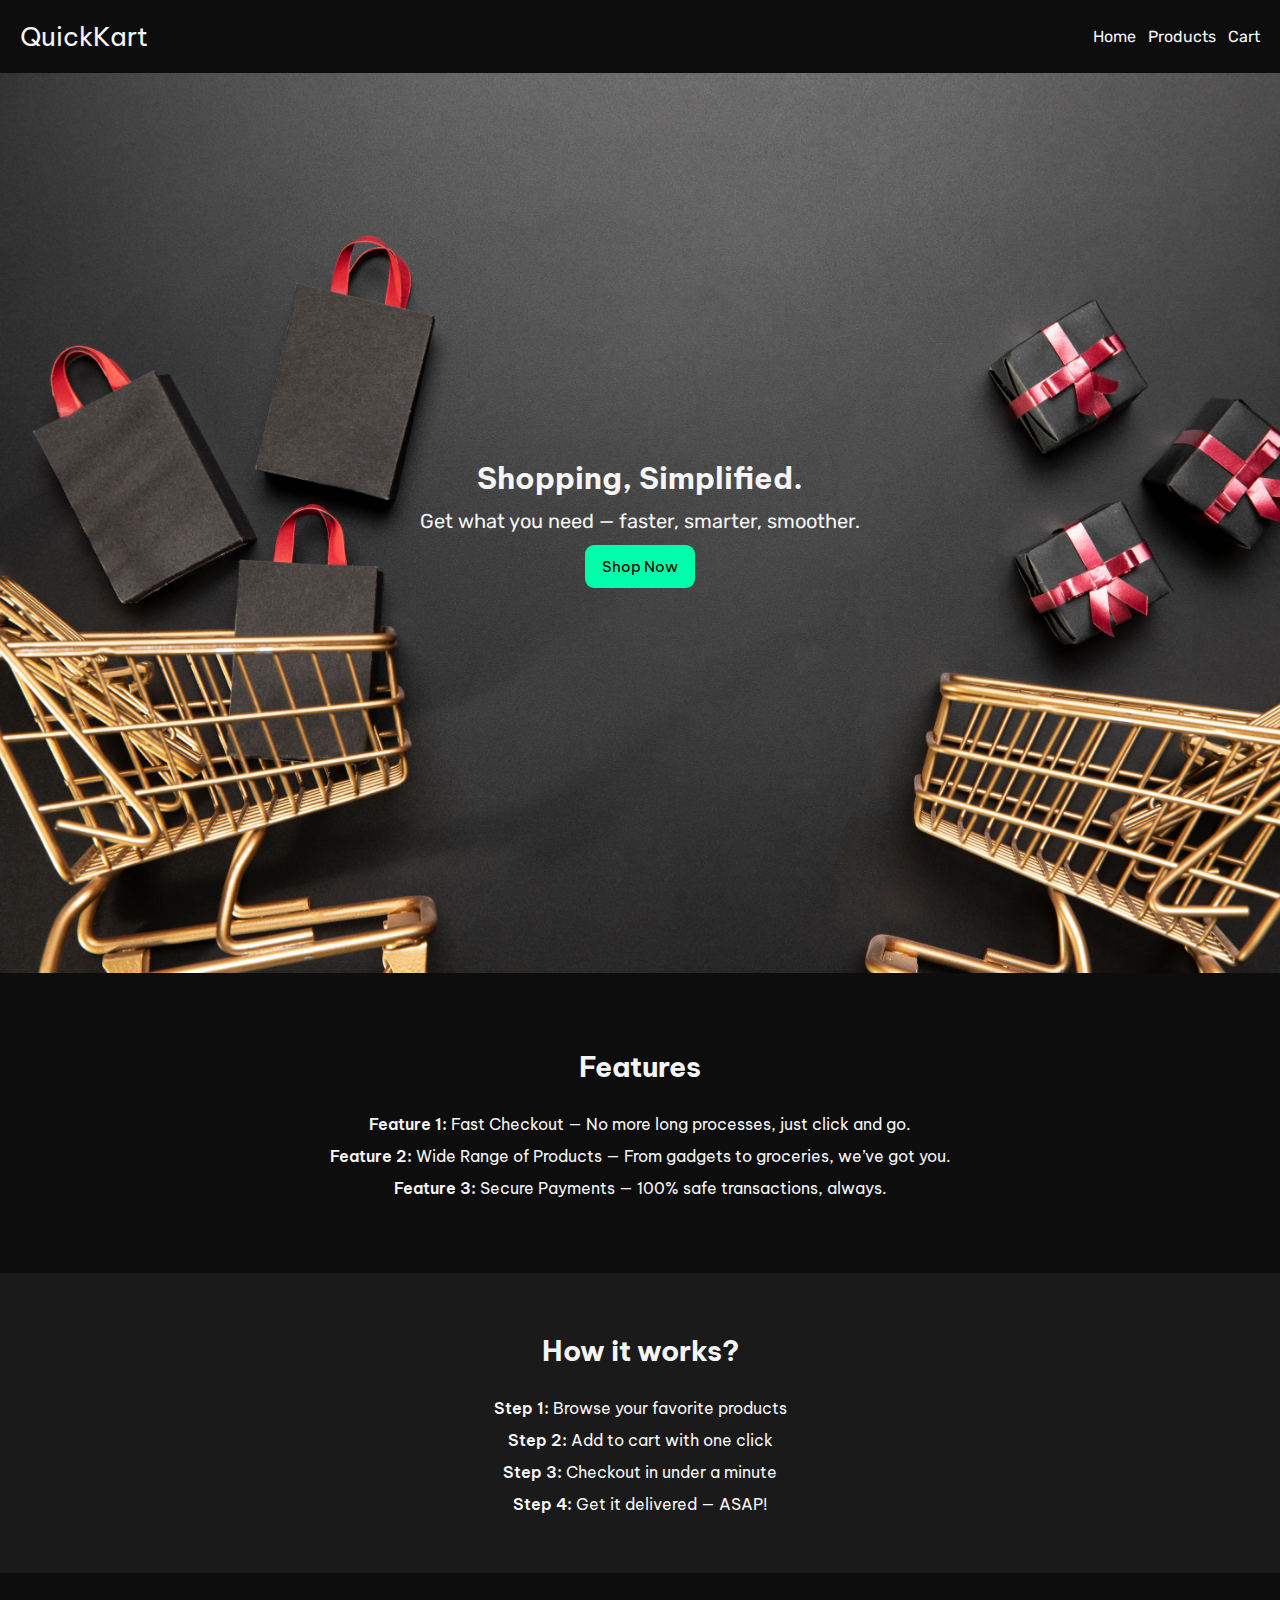
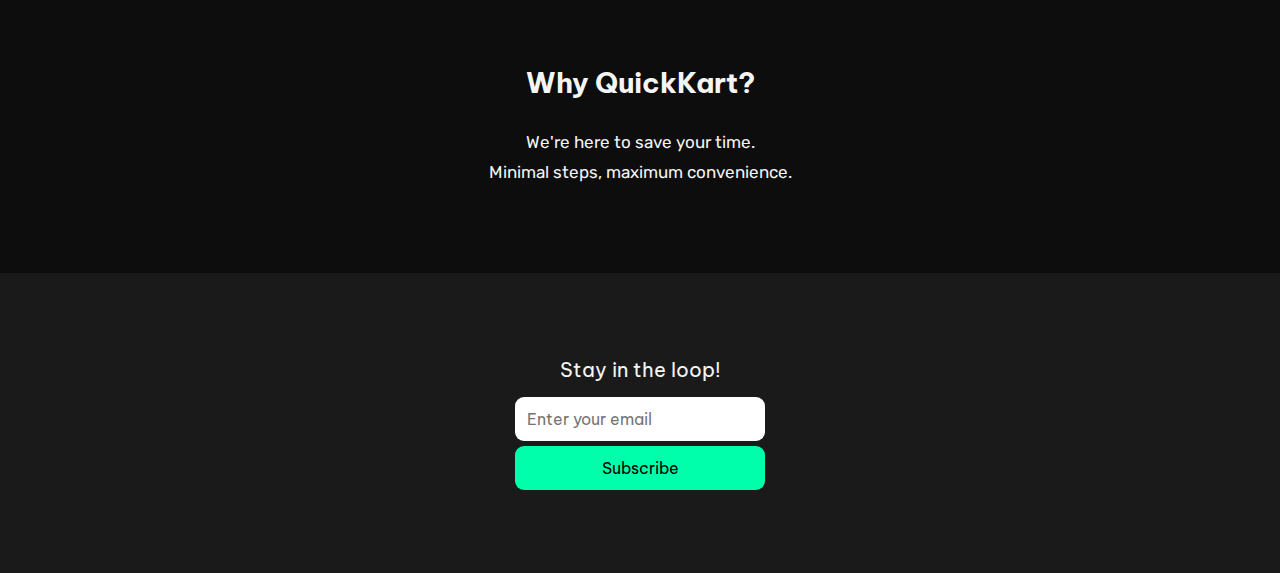
==== index.html @ 777ca06c "Add files via upload" ====
<!DOCTYPE html>
<html lang="en">

<head>
    <meta charset="UTF-8">
    <meta name="viewport" content="width=device-width, initial-scale=1.0">
    <link rel="stylesheet" href="stylesheet.css">
    <title>QuickKart</title>

    <link rel="preconnect" href="https://fonts.googleapis.com">
    <link rel="preconnect" href="https://fonts.gstatic.com" crossorigin>
    <link
        href="https://fonts.googleapis.com/css2?family=Be+Vietnam+Pro:ital,wght@0,100;0,200;0,300;0,400;0,500;0,600;0,700;0,800;0,900;1,100;1,200;1,300;1,400;1,500;1,600;1,700;1,800;1,900&family=Rubik:ital,wght@0,300..900;1,300..900&display=swap"
        rel="stylesheet">
</head>

<body>
    <header>
        <div class="logo">QuickKart</div>

        <nav id="nav">
            <ul>
                <li>Home</li>
                <li>Products</li>
                <li>Cart</li>
            </ul>
        </nav>

        <div class="navControlBtns">
            <svg xmlns="http://www.w3.org/2000/svg" height="24px" viewBox="0 -960 960 960" width="24px" fill="#F5F5F5"
                id="openNavIcon">
                <path d="M120-240v-80h720v80H120Zm0-200v-80h720v80H120Zm0-200v-80h720v80H120Z" />
            </svg>

            <svg xmlns="http://www.w3.org/2000/svg" height="24px" viewBox="0 -960 960 960" width="24px" fill="#F5F5F5"
                id="closeNavIcon">
                <path
                    d="m256-200-56-56 224-224-224-224 56-56 224 224 224-224 56 56-224 224 224 224-56 56-224-224-224 224Z" />
            </svg>
        </div>
    </header>

    <section id="hero">
        <h1 class="hero-headline">Shopping, Simplified.</h1>
        <p class="hero-subtext">Get what you need — faster, smarter, smoother.</p>

        <button class="hero-btn">Shop Now</button>
    </section>

    <section id="features">
        <h1 class="features-heading">Features</h1>

        <div class="features-content">
            <p><span>Feature 1: </span>Fast Checkout — No more long processes, just click and go.</p>
            <p><span>Feature 2: </span>Wide Range of Products — From gadgets to groceries, we’ve got you.</p>
            <p><span>Feature 3: </span>Secure Payments — 100% safe transactions, always.</p>
        </div>
    </section>

    <section id="hiw">
        <h1>How it works?</h1>

        <div class="hiw-steps">
            <p><span>Step 1: </span>Browse your favorite products</p>
            <p><span>Step 2: </span>Add to cart with one click</p>
            <p><span>Step 3: </span>Checkout in under a minute</p>
            <p><span>Step 4: </span>Get it delivered — ASAP!</p>
        </div>
    </section>

    <section id="whyQK">
        <h1>Why QuickKart?</h1>

        <div class="whyQk-content">
            <p>We're here to save your time.</p>
            <p>Minimal steps, maximum convenience.</p>
        </div>
    </section>

    <div id="subscribe-section">
        <p>Stay in the loop!</p>

        <form class="input-fields">
            <input type="email" name="email" id="email" placeholder="Enter your email" required>
            <button>Subscribe</button>
        </form>
    </div>

    <script src="script.js"></script>
</body>

</html>
---- stylesheet.css ----
* {
    margin: 0;
    padding: 0;
    box-sizing: border-box;
    transition: .2s;
}

:root {
    --bg-main-color: #0D0D0D;
    --charcoal-grey: #1A1A1A;
    --deep-dark: #121212;

    --neon-mint: #00FFAB;
    --neon-cyan: #00E0FF;
    --soft-neon-yellow: #FFD700;

    --soft-white: #F5F5F5;
    --light-grey: #CCCCCC;
    --muted-gray: #888888;

    --alert-red: #FF4C4C;

    --main-font: 'Be Vietnam Pro', sans-serif;
    --secondary-font: "Rubik", sans-serif;
}

::-webkit-scrollbar {
    width: 10px;
    background-color: var(--bg-main-color);
}

::-webkit-scrollbar-thumb {
    width: 100%;
    background-color: var(--muted-gray);
    border-radius: 50px;
}


/* Navbar Section */
header {
    padding: 20px 20px;
    display: flex;
    align-items: center;
    justify-content: space-between;
    background-color: var(--bg-main-color);
}

header .logo {
    color: var(--soft-white);
    font-size: 26px;
    font-family: var(--main-font);
}

nav ul {
    display: flex;
    align-items: center;
    gap: 12px;
}

nav ul li {
    list-style-type: none;
    color: var(--soft-white);
    font-family: var(--secondary-font);
}

nav ul li:hover {
    color: var(--light-grey);
    cursor: pointer;
    border-bottom: 1px solid #fff;
}

.navControlBtns {
    display: none;
}


/* Hero Section */
#hero {
    background: url('assests/hero-img.jpg');
    background-size: cover;
    display: flex;
    align-items: center;
    justify-content: center;
    flex-direction: column;
}

#hero .hero-headline {
    padding: 0 0 12px 0;
    font-family: var(--main-font);
    font-size: 30px;
    color: var(--soft-white);
}

#hero .hero-subtext {
    font-family: var(--secondary-font);
    font-size: 20px;
    color: var(--soft-white);
    text-align: center;
}

#hero .hero-btn {
    width: 110px;
    margin: 12px 0 0 0;
    padding: 12px;
    border: none;
    border-radius: 9px;
    font-size: 15px;
    font-family: var(--main-font);
    background-color: var(--neon-mint);
}

#hero .hero-btn:hover {
    background-color: var(--light-grey);
    cursor: pointer;
}

/* Features section */
#features {
    height: 300px;
    display: flex;
    align-items: center;
    justify-content: center;
    flex-direction: column;
    background-color: var(--bg-main-color);
    gap: 18px;
}

#features .features-heading {
    padding: 0 0 12px 0;
    text-align: center;
    font-size: 28px;
    font-family: var(--main-font);
    color: var(--soft-white);
}

.features-content {
    padding: 0 12px;
    display: flex;
    flex-direction: column;
    text-align: center;
    color: var(--soft-white);
    gap: 12px;
}

.features-content p span {
    font-weight: 600;
}

.features-content p {
    font-family: var(--main-font);
    font-size: 16px;
}


/* HIW section */
#hiw {
    height: 300px;
    display: flex;
    align-items: center;
    justify-content: center;
    flex-direction: column;
    background-color: var(--charcoal-grey);
    gap: 18px;
}

#hiw h1 {
    padding: 0 0 12px 0;
    text-align: center;
    font-size: 28px;
    font-family: var(--main-font);
    color: var(--soft-white);
}

#hiw .hiw-steps {
    padding: 0 12px;
    display: flex;
    flex-direction: column;
    text-align: center;
    color: var(--soft-white);
    gap: 12px;
}

#hiw .hiw-steps p {
    font-family: var(--main-font);
    font-size: 16px;
    color: var(--soft-white);
}

#hiw .hiw-steps p span {
    font-weight: 600;
}


/* Why QuickKart section */
#whyQK {
    height: 300px;
    display: flex;
    align-items: center;
    justify-content: center;
    flex-direction: column;
    background-color: var(--bg-main-color);
    gap: 18px;
}

#whyQK h1 {
    padding: 0 0 14px 0;
    text-align: center;
    font-size: 28px;
    font-family: var(--main-font);
    color: var(--soft-white);
}

#whyQK .whyQk-content {
    padding: 0 12px;
    display: flex;
    flex-direction: column;
    text-align: center;
    color: var(--soft-white);
    font-size: 17px;
    font-family: var(--secondary-font);
    gap: 10px;
}


/* Subscribe Section */
#subscribe-section {
    height: 300px;
    display: flex;
    flex-direction: column;
    align-items: center;
    justify-content: center;
    gap: 15px;
    background-color: var(--charcoal-grey);
}


#subscribe-section p {
    font-size: 20px;
    font-family: var(--main-font);
    color: var(--soft-white);
}

#subscribe-section .input-fields {
    width: 250px;
    display: flex;
    flex-direction: column;
    gap: 5px;
}

#subscribe-section .input-fields input {
    padding: 12px;
    border: none;
    border-radius: 9px;
    font-size: 16px;
    font-family: var(--main-font);
}
#subscribe-section .input-fields button {
    padding: 12px;
    border: none;
    border-radius: 9px;
    font-size: 16px;
    font-family: var(--main-font);
    background-color: var(--neon-mint);
}
#subscribe-section .input-fields button:hover {
    background-color: var(--muted-gray);
    color: var(--soft-white);
    cursor: pointer;
}



/* Responsive section */
@media (max-width: 650px) {
    nav {
        width: 200px;
        position: absolute;
        left: 0;
        top: 0;
        height: 100%;
        background-color: var(--charcoal-grey);
        display: none;
        align-items: center;
        justify-content: center;
    }

    nav ul {
        display: flex;
        flex-direction: column;
        gap: 20px;
    }

    .navControlBtns {
        display: flex;
    }

    .navControlBtns #openNavIcon {
        display: flex;
    }

    .navControlBtns #closeNavIcon {
        display: none;
    }

    #features {
        height: 300px;
        gap: 20px;
    }

    #features .features-heading {
        padding: 0 0 14px 0;
        font-size: 22px;
    }

    .features-content {
        padding: 0 12px;
        display: flex;
        flex-direction: column;
        text-align: center;
        color: var(--soft-white);
        gap: 12px;
    }

    #hiw {
        height: 300px;
        gap: 12px;
    }

    #hiw h1 {
        padding: 0 0 14px 0;
        font-size: 22px;
    }

    .hiw-steps {
        padding: 0 12px;
        display: flex;
        flex-direction: column;
        text-align: center;
        color: var(--soft-white);
        gap: 12px;
    }

    #whyQK h1 {
        font-size: 22px;
    }
}

@media (max-width: 500px) {
    #hero .hero-headline {
        padding: 0 12px 15px 12px;
        font-size: 20px;
    }

    #hero .hero-subtext {
        padding: 0 12px;
        font-size: 16px;
    }
}
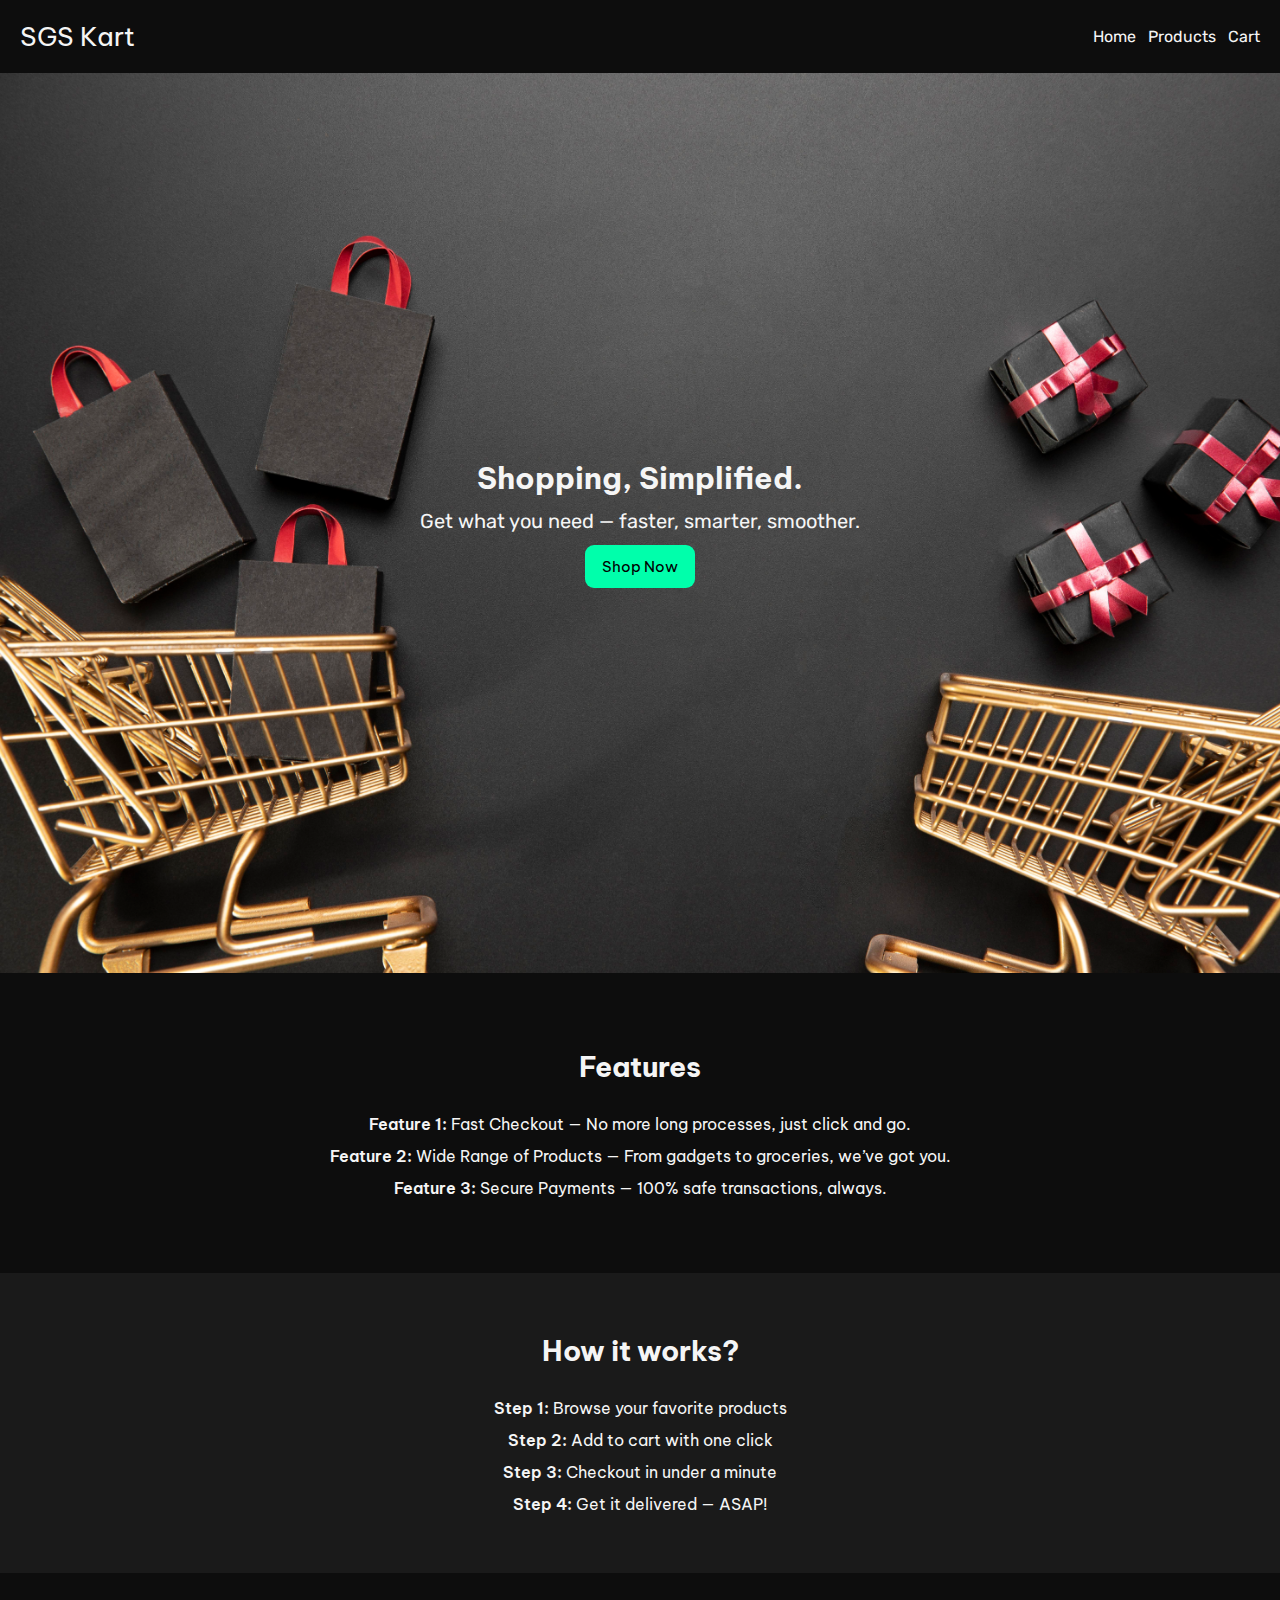
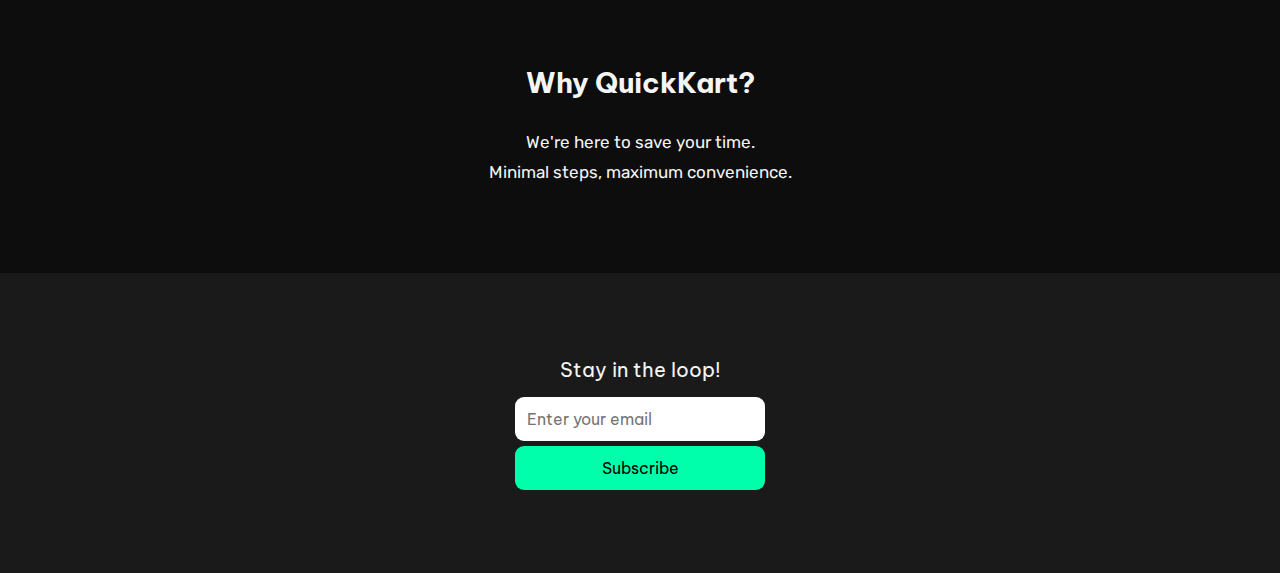
==== commit 63c726b6: "Update index.html" ====
--- a/index.html
+++ b/index.html
@@ -5,7 +5,7 @@
     <meta charset="UTF-8">
     <meta name="viewport" content="width=device-width, initial-scale=1.0">
     <link rel="stylesheet" href="stylesheet.css">
-    <title>QuickKart</title>
+    <title>SGS Kart</title>
 
     <link rel="preconnect" href="https://fonts.googleapis.com">
     <link rel="preconnect" href="https://fonts.gstatic.com" crossorigin>
@@ -16,7 +16,7 @@
 
 <body>
     <header>
-        <div class="logo">QuickKart</div>
+        <div class="logo">SGS Kart</div>
 
         <nav id="nav">
             <ul>
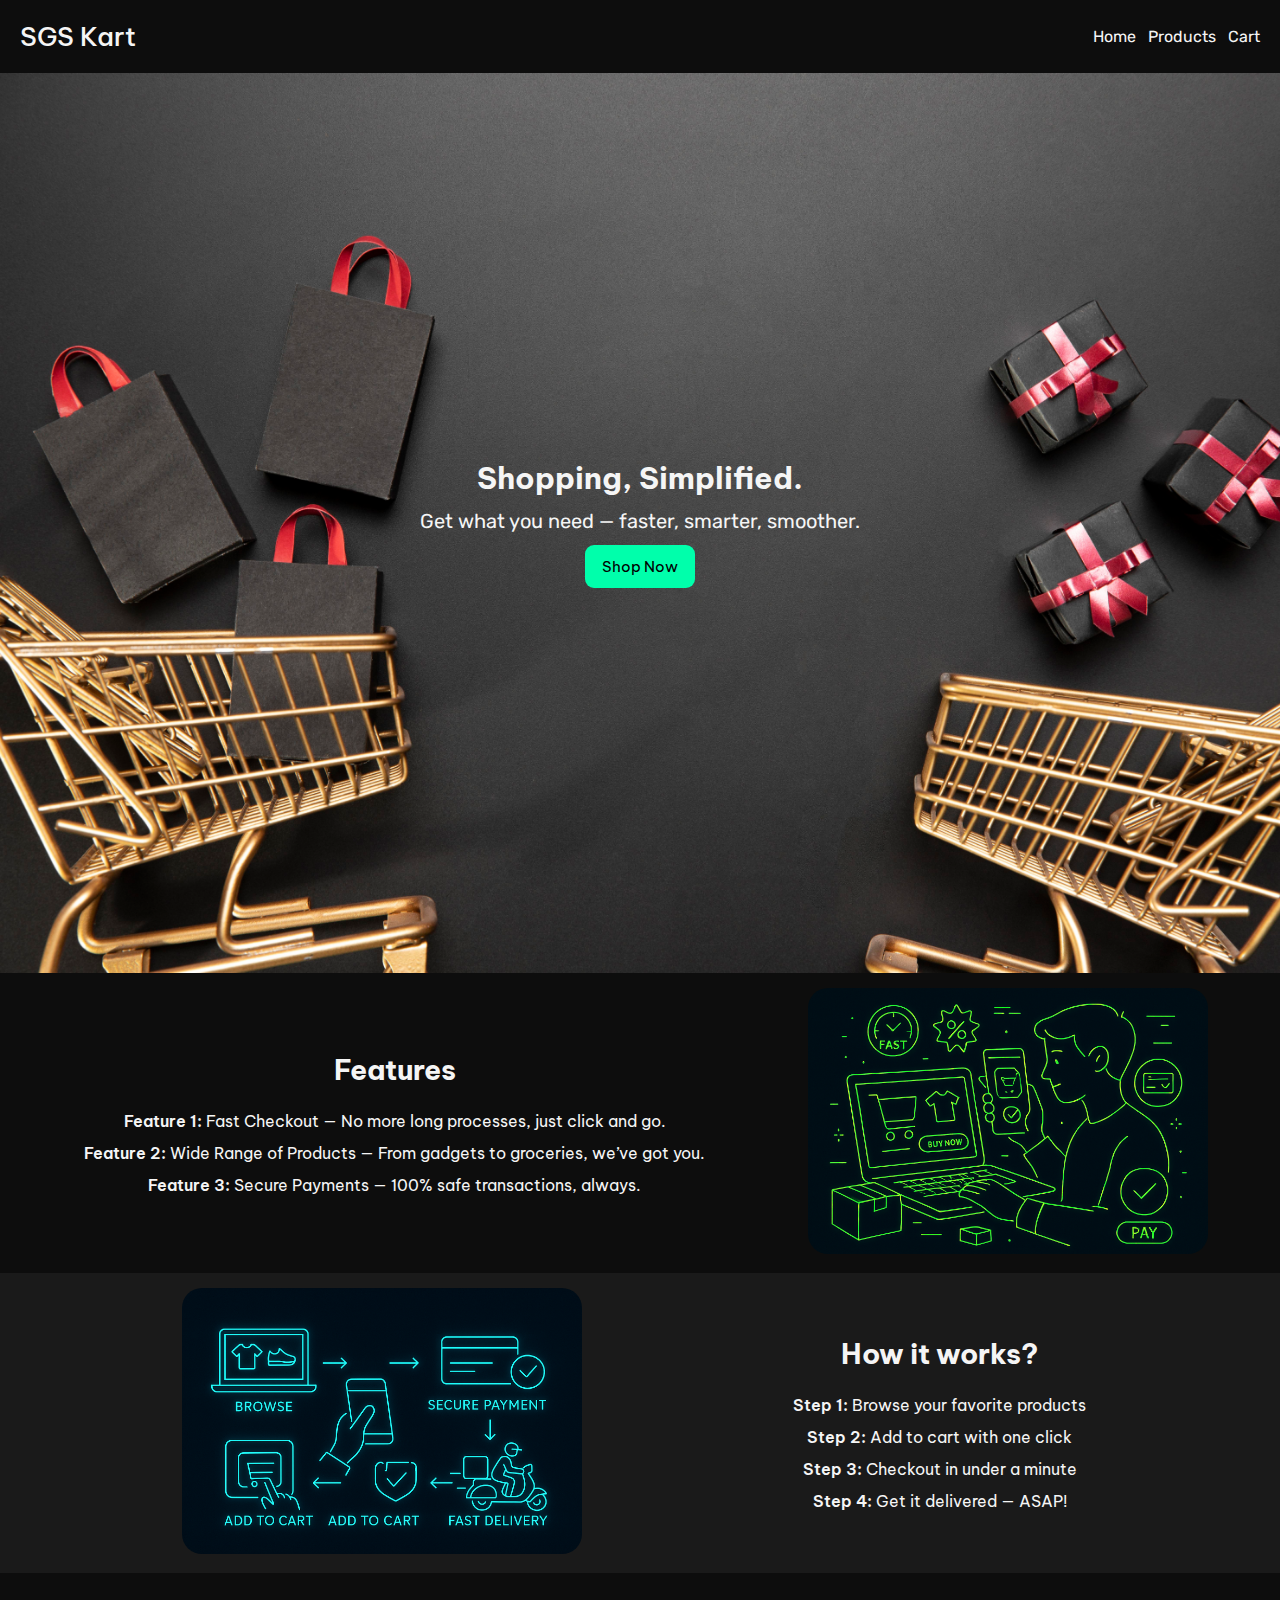
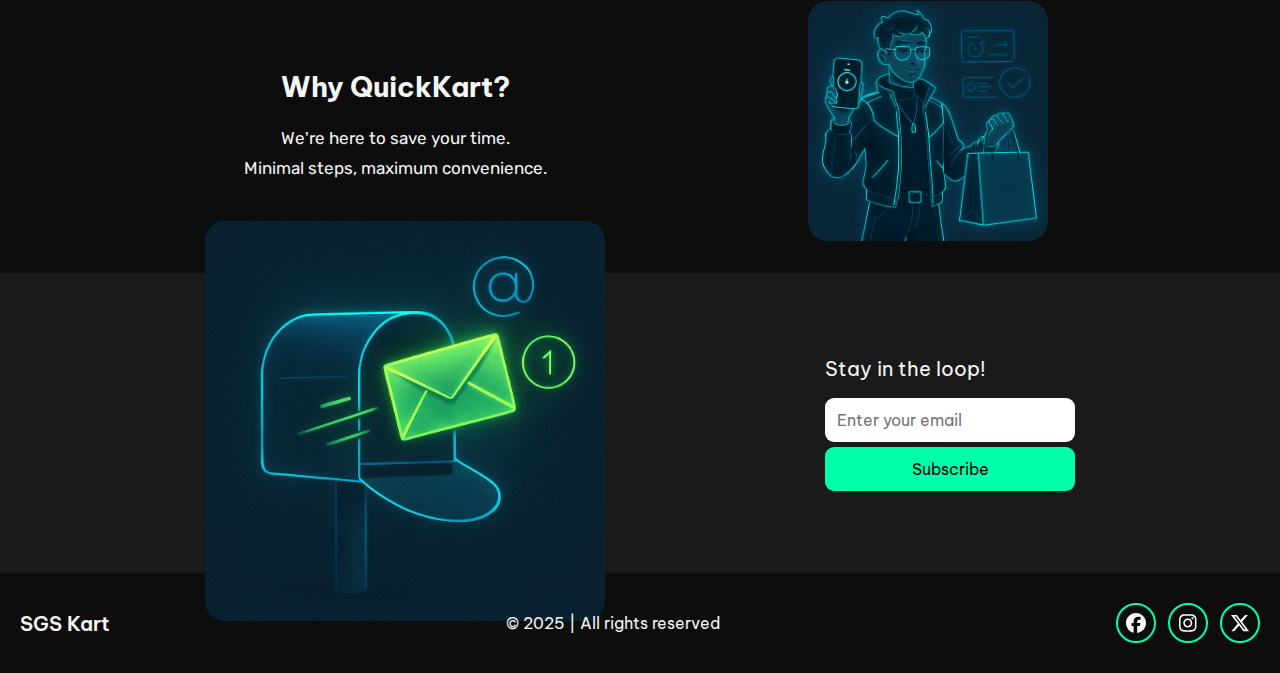
==== commit 4357870a: "Add files via upload" ====
--- a/index.html
+++ b/index.html
@@ -16,7 +16,7 @@
 
 <body>
     <header>
-        <div class="logo">SGS Kart</div>
+        <div id="logo"><h2>SGS Kart</h2></div>
 
         <nav id="nav">
             <ul>
@@ -48,43 +48,71 @@
     </section>
 
     <section id="features">
-        <h1 class="features-heading">Features</h1>
-
         <div class="features-content">
+            <h1 class="features-heading">Features</h1>
             <p><span>Feature 1: </span>Fast Checkout — No more long processes, just click and go.</p>
             <p><span>Feature 2: </span>Wide Range of Products — From gadgets to groceries, we’ve got you.</p>
             <p><span>Feature 3: </span>Secure Payments — 100% safe transactions, always.</p>
         </div>
+
+        <div class="side-img">
+            <img src="assests/features-img.png" alt="">
+        </div>
     </section>
 
     <section id="hiw">
-        <h1>How it works?</h1>
-
+        <div class="side-img">
+            <img src="assests/hiw-img.png" alt="">
+        </div>
+        
         <div class="hiw-steps">
+            <h1>How it works?</h1>
             <p><span>Step 1: </span>Browse your favorite products</p>
             <p><span>Step 2: </span>Add to cart with one click</p>
             <p><span>Step 3: </span>Checkout in under a minute</p>
             <p><span>Step 4: </span>Get it delivered — ASAP!</p>
         </div>
     </section>
-
+    
     <section id="whyQK">
-        <h1>Why QuickKart?</h1>
-
         <div class="whyQk-content">
+            <h1>Why QuickKart?</h1>
             <p>We're here to save your time.</p>
             <p>Minimal steps, maximum convenience.</p>
         </div>
+
+        <div class="side-img">
+            <img src="assests/wQK-img.png" alt="">
+        </div>
     </section>
-
-    <div id="subscribe-section">
-        <p>Stay in the loop!</p>
-
+    
+    <section id="subscribe-section">
+        <div class="side-img">
+            <img src="assests/sub-img.png" alt="">
+        </div>
+        
         <form class="input-fields">
+            <p>Stay in the loop!</p>
             <input type="email" name="email" id="email" placeholder="Enter your email" required>
             <button>Subscribe</button>
         </form>
-    </div>
+    </section>
+
+    <footer>
+        <div id="logo"><h2>SGS Kart</h2></div>
+        <div class="copyright">&copy; 2025 | All rights reserved</div>
+        <div class="social-links">
+            <div class="facebook">
+                <a href="#"><svg xmlns="http://www.w3.org/2000/svg" viewBox="0 0 512 512"><path fill="#ffffff" d="M512 256C512 114.6 397.4 0 256 0S0 114.6 0 256C0 376 82.7 476.8 194.2 504.5V334.2H141.4V256h52.8V222.3c0-87.1 39.4-127.5 125-127.5c16.2 0 44.2 3.2 55.7 6.4V172c-6-.6-16.5-1-29.6-1c-42 0-58.2 15.9-58.2 57.2V256h83.6l-14.4 78.2H287V510.1C413.8 494.8 512 386.9 512 256h0z"/></svg></a>
+            </div>
+            <div class="instagram">
+                <a href="#"><svg xmlns="http://www.w3.org/2000/svg" viewBox="0 0 448 512"><path fill="#fff" d="M224.1 141c-63.6 0-114.9 51.3-114.9 114.9s51.3 114.9 114.9 114.9S339 319.5 339 255.9 287.7 141 224.1 141zm0 189.6c-41.1 0-74.7-33.5-74.7-74.7s33.5-74.7 74.7-74.7 74.7 33.5 74.7 74.7-33.6 74.7-74.7 74.7zm146.4-194.3c0 14.9-12 26.8-26.8 26.8-14.9 0-26.8-12-26.8-26.8s12-26.8 26.8-26.8 26.8 12 26.8 26.8zm76.1 27.2c-1.7-35.9-9.9-67.7-36.2-93.9-26.2-26.2-58-34.4-93.9-36.2-37-2.1-147.9-2.1-184.9 0-35.8 1.7-67.6 9.9-93.9 36.1s-34.4 58-36.2 93.9c-2.1 37-2.1 147.9 0 184.9 1.7 35.9 9.9 67.7 36.2 93.9s58 34.4 93.9 36.2c37 2.1 147.9 2.1 184.9 0 35.9-1.7 67.7-9.9 93.9-36.2 26.2-26.2 34.4-58 36.2-93.9 2.1-37 2.1-147.8 0-184.8zM398.8 388c-7.8 19.6-22.9 34.7-42.6 42.6-29.5 11.7-99.5 9-132.1 9s-102.7 2.6-132.1-9c-19.6-7.8-34.7-22.9-42.6-42.6-11.7-29.5-9-99.5-9-132.1s-2.6-102.7 9-132.1c7.8-19.6 22.9-34.7 42.6-42.6 29.5-11.7 99.5-9 132.1-9s102.7-2.6 132.1 9c19.6 7.8 34.7 22.9 42.6 42.6 11.7 29.5 9 99.5 9 132.1s2.7 102.7-9 132.1z"/></svg></a>
+            </div>
+            <div class="twitter">
+                <a href="#"><svg xmlns="http://www.w3.org/2000/svg" viewBox="0 0 512 512"><path fill="#fff" d="M389.2 48h70.6L305.6 224.2 487 464H345L233.7 318.6 106.5 464H35.8L200.7 275.5 26.8 48H172.4L272.9 180.9 389.2 48zM364.4 421.8h39.1L151.1 88h-42L364.4 421.8z"/></svg></a>
+            </div>
+        </div>
+    </footer>
 
     <script src="script.js"></script>
 </body>
--- a/stylesheet.css
+++ b/stylesheet.css
@@ -45,10 +45,11 @@
     background-color: var(--bg-main-color);
 }
 
-header .logo {
+#logo h2 {
     color: var(--soft-white);
     font-size: 26px;
     font-family: var(--main-font);
+    font-weight: 500;
 }
 
 nav ul {
@@ -110,7 +111,8 @@
 }
 
 #hero .hero-btn:hover {
-    background-color: var(--light-grey);
+    background-color: var(--muted-grey);
+    color: var(--soft-white);
     cursor: pointer;
 }
 
@@ -119,8 +121,8 @@
     height: 300px;
     display: flex;
     align-items: center;
-    justify-content: center;
-    flex-direction: column;
+    justify-content: space-evenly;
+    /* flex-direction: column; */
     background-color: var(--bg-main-color);
     gap: 18px;
 }
@@ -149,6 +151,12 @@
 .features-content p {
     font-family: var(--main-font);
     font-size: 16px;
+}
+
+.side-img img {
+    /* height: 100px; */
+    width: 400px;
+    border-radius: 20px;
 }
 
 
@@ -157,8 +165,8 @@
     height: 300px;
     display: flex;
     align-items: center;
-    justify-content: center;
-    flex-direction: column;
+    justify-content: space-evenly;
+    /* flex-direction: column; */
     background-color: var(--charcoal-grey);
     gap: 18px;
 }
@@ -196,10 +204,13 @@
     height: 300px;
     display: flex;
     align-items: center;
-    justify-content: center;
-    flex-direction: column;
+    justify-content: space-evenly;
     background-color: var(--bg-main-color);
     gap: 18px;
+}
+
+#whyQK .side-img img {
+    width: 240px;
 }
 
 #whyQK h1 {
@@ -226,15 +237,15 @@
 #subscribe-section {
     height: 300px;
     display: flex;
-    flex-direction: column;
-    align-items: center;
-    justify-content: center;
+    align-items: center;
+    justify-content: space-evenly;
     gap: 15px;
     background-color: var(--charcoal-grey);
 }
 
 
-#subscribe-section p {
+#subscribe-section .input-fields p {
+    padding: 0 0 12px 0;
     font-size: 20px;
     font-family: var(--main-font);
     color: var(--soft-white);
@@ -254,6 +265,7 @@
     font-size: 16px;
     font-family: var(--main-font);
 }
+
 #subscribe-section .input-fields button {
     padding: 12px;
     border: none;
@@ -262,6 +274,7 @@
     font-family: var(--main-font);
     background-color: var(--neon-mint);
 }
+
 #subscribe-section .input-fields button:hover {
     background-color: var(--muted-gray);
     color: var(--soft-white);
@@ -269,8 +282,77 @@
 }
 
 
+/* Footer section */
+footer {
+    padding: 0 20px;
+    height: 100px;
+    background-color: var(--bg-main-color);
+    display: flex;
+    align-items: center;
+    justify-content: space-between;
+}
+
+footer #logo h2 {
+    font-size: 20px;
+    font-weight: 600;
+}
+
+footer .copyright {
+    color: var(--soft-white);
+    font-family: var(--main-font);
+}
+
+footer .social-links {
+    display: flex;
+    gap: 12px;
+}
+
+footer .social-links .facebook a,
+footer .social-links .instagram a,
+footer .social-links .twitter a {
+    height: 40px;
+    width: 40px;
+    /* padding: 4px; */
+    border: 2px solid #00FFAB;
+    border-radius: 50px;
+    display: flex;
+    align-items: center;
+    justify-content: center;
+}
+
+footer .social-links .facebook a:hover,
+footer .social-links .instagram a:hover,
+footer .social-links .twitter a:hover {
+    box-shadow: 0 0 12px #00FFAB;
+    background-color: var(--neon-mint);
+    color: #000;
+}
+
+footer .social-links svg {
+    height: 20px;
+}
+
 
 /* Responsive section */
+
+@media (max-width: 1122px) {
+    #features {
+        padding: 0 20px;
+    }
+
+    .side-img img {
+        width: 300px;
+    }
+
+    #whyQK .side-img img {
+        width: 240px;
+    }
+
+    #subscribe-section .side-img img {
+        width: 240px;
+    }
+}
+
 @media (max-width: 650px) {
     nav {
         width: 200px;
@@ -290,6 +372,10 @@
         gap: 20px;
     }
 
+    nav ul li {
+        font-size: 20px;
+    }
+
     .navControlBtns {
         display: flex;
     }
@@ -303,8 +389,10 @@
     }
 
     #features {
-        height: 300px;
+        padding: 50px 0;
+        height: 100%;
         gap: 20px;
+        flex-direction: column;
     }
 
     #features .features-heading {
@@ -322,8 +410,10 @@
     }
 
     #hiw {
-        height: 300px;
-        gap: 12px;
+        padding: 50px 0;
+        height: 100%;
+        gap: 39px;
+        flex-direction: column;
     }
 
     #hiw h1 {
@@ -340,8 +430,29 @@
         gap: 12px;
     }
 
+    #whyQK {
+        padding: 50px 0;
+        height: 100%;
+        flex-direction: column;
+        gap: 50px;
+    }
+
     #whyQK h1 {
         font-size: 22px;
+    }
+
+    #subscribe-section {
+        padding: 50px 0;
+        height: 100%;
+        flex-direction: column;
+
+    }
+
+    footer {
+        height: 100%;
+        padding: 30px 0;
+        flex-direction: column;
+        gap: 30px;
     }
 }
 
@@ -355,4 +466,8 @@
         padding: 0 12px;
         font-size: 16px;
     }
+
+    .side-img img {
+        width: 250px;
+    }
 }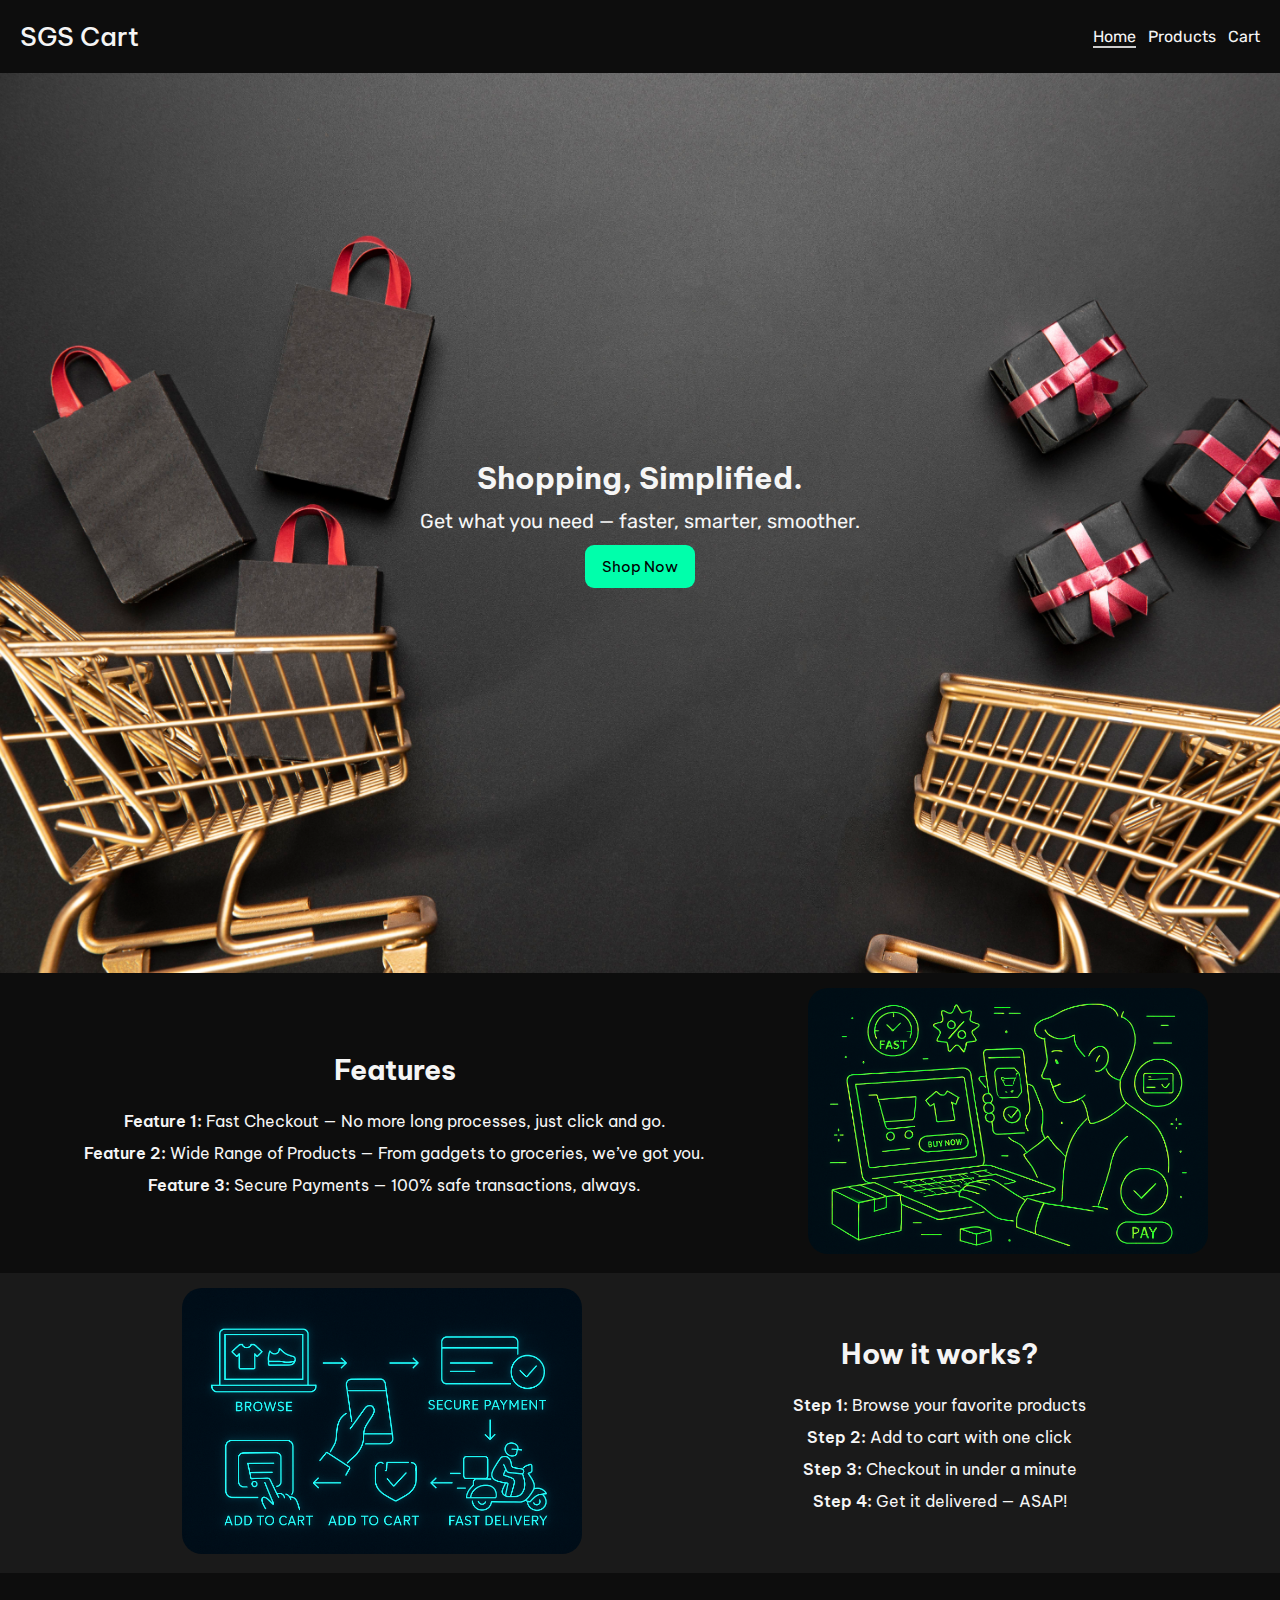
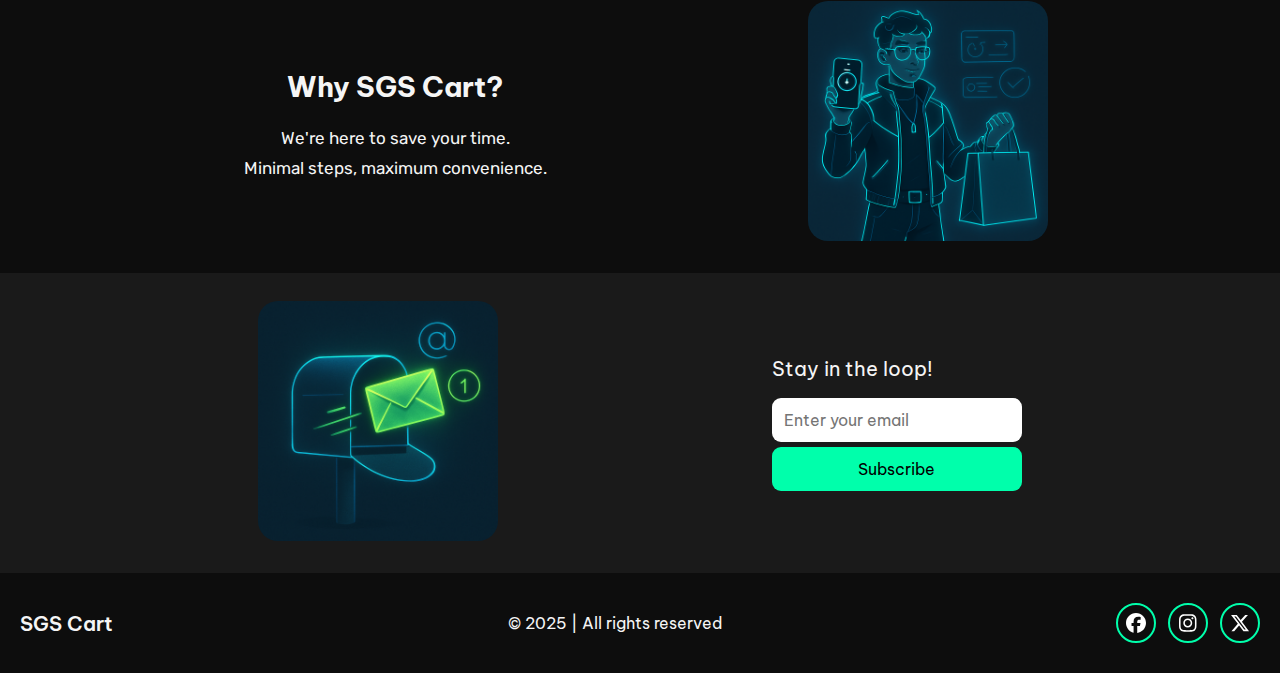
==== commit 4511ccca: "Add files via upload" ====
--- a/index.html
+++ b/index.html
@@ -4,25 +4,27 @@
 <head>
     <meta charset="UTF-8">
     <meta name="viewport" content="width=device-width, initial-scale=1.0">
-    <link rel="stylesheet" href="stylesheet.css">
-    <title>SGS Kart</title>
-
+    <link rel="stylesheet" href="css/stylesheet.css">
     <link rel="preconnect" href="https://fonts.googleapis.com">
     <link rel="preconnect" href="https://fonts.gstatic.com" crossorigin>
     <link
         href="https://fonts.googleapis.com/css2?family=Be+Vietnam+Pro:ital,wght@0,100;0,200;0,300;0,400;0,500;0,600;0,700;0,800;0,900;1,100;1,200;1,300;1,400;1,500;1,600;1,700;1,800;1,900&family=Rubik:ital,wght@0,300..900;1,300..900&display=swap"
         rel="stylesheet">
+
+    <title>SGS Kart</title>
 </head>
 
 <body>
     <header>
-        <div id="logo"><h2>SGS Kart</h2></div>
+        <div id="logo">
+            <h2>SGS Cart</h2>
+        </div>
 
         <nav id="nav">
             <ul>
-                <li>Home</li>
-                <li>Products</li>
-                <li>Cart</li>
+                <li><a href="index.html" id="active_link">Home</a></li>
+                <li><a href="products.html">Products</a></li>
+                <li><a href="cart.html">Cart</a></li>
             </ul>
         </nav>
 
@@ -40,7 +42,7 @@
         </div>
     </header>
 
-    <section id="hero">
+    <section id="hero" style="background: url(assests/hero-img.jpg); background-size: cover;">
         <h1 class="hero-headline">Shopping, Simplified.</h1>
         <p class="hero-subtext">Get what you need — faster, smarter, smoother.</p>
 
@@ -64,7 +66,7 @@
         <div class="side-img">
             <img src="assests/hiw-img.png" alt="">
         </div>
-        
+
         <div class="hiw-steps">
             <h1>How it works?</h1>
             <p><span>Step 1: </span>Browse your favorite products</p>
@@ -73,10 +75,10 @@
             <p><span>Step 4: </span>Get it delivered — ASAP!</p>
         </div>
     </section>
-    
+
     <section id="whyQK">
         <div class="whyQk-content">
-            <h1>Why QuickKart?</h1>
+            <h1>Why SGS Cart?</h1>
             <p>We're here to save your time.</p>
             <p>Minimal steps, maximum convenience.</p>
         </div>
@@ -85,12 +87,12 @@
             <img src="assests/wQK-img.png" alt="">
         </div>
     </section>
-    
+
     <section id="subscribe-section">
         <div class="side-img">
             <img src="assests/sub-img.png" alt="">
         </div>
-        
+
         <form class="input-fields">
             <p>Stay in the loop!</p>
             <input type="email" name="email" id="email" placeholder="Enter your email" required>
@@ -99,22 +101,37 @@
     </section>
 
     <footer>
-        <div id="logo"><h2>SGS Kart</h2></div>
+        <div id="logo">
+            <h2>SGS Cart</h2>
+        </div>
         <div class="copyright">&copy; 2025 | All rights reserved</div>
         <div class="social-links">
             <div class="facebook">
-                <a href="#"><svg xmlns="http://www.w3.org/2000/svg" viewBox="0 0 512 512"><path fill="#ffffff" d="M512 256C512 114.6 397.4 0 256 0S0 114.6 0 256C0 376 82.7 476.8 194.2 504.5V334.2H141.4V256h52.8V222.3c0-87.1 39.4-127.5 125-127.5c16.2 0 44.2 3.2 55.7 6.4V172c-6-.6-16.5-1-29.6-1c-42 0-58.2 15.9-58.2 57.2V256h83.6l-14.4 78.2H287V510.1C413.8 494.8 512 386.9 512 256h0z"/></svg></a>
+                <a href="#"><svg xmlns="http://www.w3.org/2000/svg" viewBox="0 0 512 512">
+                        <path fill="#ffffff"
+                            d="M512 256C512 114.6 397.4 0 256 0S0 114.6 0 256C0 376 82.7 476.8 194.2 504.5V334.2H141.4V256h52.8V222.3c0-87.1 39.4-127.5 125-127.5c16.2 0 44.2 3.2 55.7 6.4V172c-6-.6-16.5-1-29.6-1c-42 0-58.2 15.9-58.2 57.2V256h83.6l-14.4 78.2H287V510.1C413.8 494.8 512 386.9 512 256h0z" />
+                    </svg></a>
             </div>
             <div class="instagram">
-                <a href="#"><svg xmlns="http://www.w3.org/2000/svg" viewBox="0 0 448 512"><path fill="#fff" d="M224.1 141c-63.6 0-114.9 51.3-114.9 114.9s51.3 114.9 114.9 114.9S339 319.5 339 255.9 287.7 141 224.1 141zm0 189.6c-41.1 0-74.7-33.5-74.7-74.7s33.5-74.7 74.7-74.7 74.7 33.5 74.7 74.7-33.6 74.7-74.7 74.7zm146.4-194.3c0 14.9-12 26.8-26.8 26.8-14.9 0-26.8-12-26.8-26.8s12-26.8 26.8-26.8 26.8 12 26.8 26.8zm76.1 27.2c-1.7-35.9-9.9-67.7-36.2-93.9-26.2-26.2-58-34.4-93.9-36.2-37-2.1-147.9-2.1-184.9 0-35.8 1.7-67.6 9.9-93.9 36.1s-34.4 58-36.2 93.9c-2.1 37-2.1 147.9 0 184.9 1.7 35.9 9.9 67.7 36.2 93.9s58 34.4 93.9 36.2c37 2.1 147.9 2.1 184.9 0 35.9-1.7 67.7-9.9 93.9-36.2 26.2-26.2 34.4-58 36.2-93.9 2.1-37 2.1-147.8 0-184.8zM398.8 388c-7.8 19.6-22.9 34.7-42.6 42.6-29.5 11.7-99.5 9-132.1 9s-102.7 2.6-132.1-9c-19.6-7.8-34.7-22.9-42.6-42.6-11.7-29.5-9-99.5-9-132.1s-2.6-102.7 9-132.1c7.8-19.6 22.9-34.7 42.6-42.6 29.5-11.7 99.5-9 132.1-9s102.7-2.6 132.1 9c19.6 7.8 34.7 22.9 42.6 42.6 11.7 29.5 9 99.5 9 132.1s2.7 102.7-9 132.1z"/></svg></a>
+                <a href="#"><svg xmlns="http://www.w3.org/2000/svg" viewBox="0 0 448 512">
+                        <path fill="#fff"
+                            d="M224.1 141c-63.6 0-114.9 51.3-114.9 114.9s51.3 114.9 114.9 114.9S339 319.5 339 255.9 287.7 141 224.1 141zm0 189.6c-41.1 0-74.7-33.5-74.7-74.7s33.5-74.7 74.7-74.7 74.7 33.5 74.7 74.7-33.6 74.7-74.7 74.7zm146.4-194.3c0 14.9-12 26.8-26.8 26.8-14.9 0-26.8-12-26.8-26.8s12-26.8 26.8-26.8 26.8 12 26.8 26.8zm76.1 27.2c-1.7-35.9-9.9-67.7-36.2-93.9-26.2-26.2-58-34.4-93.9-36.2-37-2.1-147.9-2.1-184.9 0-35.8 1.7-67.6 9.9-93.9 36.1s-34.4 58-36.2 93.9c-2.1 37-2.1 147.9 0 184.9 1.7 35.9 9.9 67.7 36.2 93.9s58 34.4 93.9 36.2c37 2.1 147.9 2.1 184.9 0 35.9-1.7 67.7-9.9 93.9-36.2 26.2-26.2 34.4-58 36.2-93.9 2.1-37 2.1-147.8 0-184.8zM398.8 388c-7.8 19.6-22.9 34.7-42.6 42.6-29.5 11.7-99.5 9-132.1 9s-102.7 2.6-132.1-9c-19.6-7.8-34.7-22.9-42.6-42.6-11.7-29.5-9-99.5-9-132.1s-2.6-102.7 9-132.1c7.8-19.6 22.9-34.7 42.6-42.6 29.5-11.7 99.5-9 132.1-9s102.7-2.6 132.1 9c19.6 7.8 34.7 22.9 42.6 42.6 11.7 29.5 9 99.5 9 132.1s2.7 102.7-9 132.1z" />
+                    </svg></a>
             </div>
             <div class="twitter">
-                <a href="#"><svg xmlns="http://www.w3.org/2000/svg" viewBox="0 0 512 512"><path fill="#fff" d="M389.2 48h70.6L305.6 224.2 487 464H345L233.7 318.6 106.5 464H35.8L200.7 275.5 26.8 48H172.4L272.9 180.9 389.2 48zM364.4 421.8h39.1L151.1 88h-42L364.4 421.8z"/></svg></a>
+                <a href="#"><svg xmlns="http://www.w3.org/2000/svg" viewBox="0 0 512 512">
+                        <path fill="#fff"
+                            d="M389.2 48h70.6L305.6 224.2 487 464H345L233.7 318.6 106.5 464H35.8L200.7 275.5 26.8 48H172.4L272.9 180.9 389.2 48zM364.4 421.8h39.1L151.1 88h-42L364.4 421.8z" />
+                    </svg></a>
             </div>
         </div>
     </footer>
 
-    <script src="script.js"></script>
+    <script>
+        let heroSection = document.getElementById('hero');
+        heroSection.style.height = document.documentElement.clientHeight + 'px';
+    </script>
+    <script src="scripts/common.js"></script>
 </body>
 
 </html>--- a/css/stylesheet.css
+++ b/css/stylesheet.css
@@ -0,0 +1,485 @@
+* {
+    margin: 0;
+    padding: 0;
+    box-sizing: border-box;
+    transition: .2s;
+}
+
+:root {
+    --bg-main-color: #0D0D0D;
+    --charcoal-grey: #1A1A1A;
+    --deep-dark: #121212;
+
+    --neon-mint: #00FFAB;
+    --neon-cyan: #00E0FF;
+    --soft-neon-yellow: #FFD700;
+
+    --soft-white: #F5F5F5;
+    --light-grey: #CCCCCC;
+    --muted-gray: #888888;
+
+    --alert-red: #FF4C4C;
+
+    --main-font: 'Be Vietnam Pro', sans-serif;
+    --secondary-font: "Rubik", sans-serif;
+}
+
+::-webkit-scrollbar {
+    width: 10px;
+    background-color: var(--bg-main-color);
+}
+
+::-webkit-scrollbar-thumb {
+    width: 100%;
+    background-color: var(--muted-gray);
+    border-radius: 50px;
+}
+
+
+/* Navbar Section */
+header {
+    padding: 20px 20px;
+    display: flex;
+    align-items: center;
+    justify-content: space-between;
+    background-color: var(--bg-main-color);
+}
+
+#logo h2 {
+    color: var(--soft-white);
+    font-size: 26px;
+    font-family: var(--main-font);
+    font-weight: 500;
+}
+
+nav ul {
+    display: flex;
+    align-items: center;
+    gap: 12px;
+}
+
+nav ul li {
+    list-style-type: none;
+    color: var(--soft-white);
+    font-family: var(--secondary-font);
+}
+
+nav ul li a {
+    text-decoration: none;
+    color: var(--soft-white);
+}
+
+nav ul li a:hover {
+    color: var(--light-grey);
+    cursor: pointer;
+    border-bottom: 2px solid #CCCCCC;
+    transition: none;
+}
+
+#active_link {
+    border-bottom: 2px solid #CCCCCC;
+}
+
+.navControlBtns {
+    display: none;
+}
+
+
+/* Hero Section */
+#hero {
+    background-size: cover;
+    display: flex;
+    align-items: center;
+    justify-content: center;
+    flex-direction: column;
+}
+
+#hero .hero-headline {
+    padding: 0 0 12px 0;
+    font-family: var(--main-font);
+    font-size: 30px;
+    color: var(--soft-white);
+}
+
+#hero .hero-subtext {
+    font-family: var(--secondary-font);
+    font-size: 20px;
+    color: var(--soft-white);
+    text-align: center;
+}
+
+#hero .hero-btn {
+    width: 110px;
+    margin: 12px 0 0 0;
+    padding: 12px;
+    border: none;
+    border-radius: 9px;
+    font-size: 15px;
+    font-family: var(--main-font);
+    background-color: var(--neon-mint);
+}
+
+#hero .hero-btn:hover {
+    background-color: var(--muted-gray);
+    color: var(--soft-white);
+    cursor: pointer;
+}
+
+/* Features section */
+#features {
+    height: 300px;
+    display: flex;
+    align-items: center;
+    justify-content: space-evenly;
+    /* flex-direction: column; */
+    background-color: var(--bg-main-color);
+    gap: 18px;
+}
+
+#features .features-heading {
+    padding: 0 0 12px 0;
+    text-align: center;
+    font-size: 28px;
+    font-family: var(--main-font);
+    color: var(--soft-white);
+}
+
+.features-content {
+    padding: 0 12px;
+    display: flex;
+    flex-direction: column;
+    text-align: center;
+    color: var(--soft-white);
+    gap: 12px;
+}
+
+.features-content p span {
+    font-weight: 600;
+}
+
+.features-content p {
+    font-family: var(--main-font);
+    font-size: 16px;
+}
+
+.side-img img {
+    /* height: 100px; */
+    width: 400px;
+    border-radius: 20px;
+}
+
+
+/* HIW section */
+#hiw {
+    height: 300px;
+    display: flex;
+    align-items: center;
+    justify-content: space-evenly;
+    /* flex-direction: column; */
+    background-color: var(--charcoal-grey);
+    gap: 18px;
+}
+
+#hiw h1 {
+    padding: 0 0 12px 0;
+    text-align: center;
+    font-size: 28px;
+    font-family: var(--main-font);
+    color: var(--soft-white);
+}
+
+#hiw .hiw-steps {
+    padding: 0 12px;
+    display: flex;
+    flex-direction: column;
+    text-align: center;
+    color: var(--soft-white);
+    gap: 12px;
+}
+
+#hiw .hiw-steps p {
+    font-family: var(--main-font);
+    font-size: 16px;
+    color: var(--soft-white);
+}
+
+#hiw .hiw-steps p span {
+    font-weight: 600;
+}
+
+
+/* Why QuickKart section */
+#whyQK {
+    height: 300px;
+    display: flex;
+    align-items: center;
+    justify-content: space-evenly;
+    background-color: var(--bg-main-color);
+    gap: 18px;
+}
+
+#whyQK .side-img img {
+    width: 240px;
+}
+
+#whyQK h1 {
+    padding: 0 0 14px 0;
+    text-align: center;
+    font-size: 28px;
+    font-family: var(--main-font);
+    color: var(--soft-white);
+}
+
+#whyQK .whyQk-content {
+    padding: 0 12px;
+    display: flex;
+    flex-direction: column;
+    text-align: center;
+    color: var(--soft-white);
+    font-size: 17px;
+    font-family: var(--secondary-font);
+    gap: 10px;
+}
+
+
+/* Subscribe Section */
+#subscribe-section {
+    height: 300px;
+    display: flex;
+    align-items: center;
+    justify-content: space-evenly;
+    gap: 15px;
+    background-color: var(--charcoal-grey);
+}
+
+
+#subscribe-section .input-fields p {
+    padding: 0 0 12px 0;
+    font-size: 20px;
+    font-family: var(--main-font);
+    color: var(--soft-white);
+}
+
+#subscribe-section .side-img img {
+    width: 240px;
+}
+
+#subscribe-section .input-fields {
+    width: 250px;
+    display: flex;
+    flex-direction: column;
+    gap: 5px;
+}
+
+#subscribe-section .input-fields input {
+    padding: 12px;
+    border: none;
+    border-radius: 9px;
+    font-size: 16px;
+    font-family: var(--main-font);
+}
+
+#subscribe-section .input-fields button {
+    padding: 12px;
+    border: none;
+    border-radius: 9px;
+    font-size: 16px;
+    font-family: var(--main-font);
+    background-color: var(--neon-mint);
+}
+
+#subscribe-section .input-fields button:hover {
+    background-color: var(--muted-gray);
+    color: var(--soft-white);
+    cursor: pointer;
+}
+
+
+/* Footer section */
+footer {
+    padding: 0 20px;
+    height: 100px;
+    background-color: var(--bg-main-color);
+    display: flex;
+    align-items: center;
+    justify-content: space-between;
+}
+
+footer #logo h2 {
+    font-size: 20px;
+    font-weight: 600;
+}
+
+footer .copyright {
+    color: var(--soft-white);
+    font-family: var(--main-font);
+}
+
+footer .social-links {
+    display: flex;
+    gap: 12px;
+}
+
+footer .social-links .facebook a,
+footer .social-links .instagram a,
+footer .social-links .twitter a {
+    height: 40px;
+    width: 40px;
+    /* padding: 4px; */
+    border: 2px solid #00FFAB;
+    border-radius: 50px;
+    display: flex;
+    align-items: center;
+    justify-content: center;
+}
+
+footer .social-links .facebook a:hover,
+footer .social-links .instagram a:hover,
+footer .social-links .twitter a:hover {
+    box-shadow: 0 0 12px #00FFAB;
+    background-color: var(--neon-mint);
+    color: #000;
+}
+
+footer .social-links svg {
+    height: 20px;
+}
+
+
+/* Responsive section */
+@media (max-width: 1122px) {
+    #features {
+        padding: 0 20px;
+    }
+
+    .side-img img {
+        width: 300px;
+    }
+
+    #whyQK .side-img img {
+        width: 240px;
+    }
+
+    #subscribe-section .side-img img {
+        width: 240px;
+    }
+}
+
+@media (max-width: 650px) {
+    nav {
+        width: 200px;
+        position: absolute;
+        left: 0;
+        top: 0;
+        height: 100%;
+        background-color: var(--charcoal-grey);
+        display: none;
+        align-items: center;
+        justify-content: center;
+    }
+
+    nav ul {
+        display: flex;
+        flex-direction: column;
+        gap: 20px;
+    }
+
+    nav ul li {
+        font-size: 20px;
+    }
+
+    .navControlBtns {
+        display: flex;
+    }
+
+    .navControlBtns #openNavIcon {
+        display: flex;
+    }
+
+    .navControlBtns #closeNavIcon {
+        display: none;
+    }
+
+    #features {
+        padding: 50px 0;
+        height: 100%;
+        gap: 20px;
+        flex-direction: column;
+    }
+
+    #features .features-heading {
+        padding: 0 0 14px 0;
+        font-size: 22px;
+    }
+
+    .features-content {
+        padding: 0 12px;
+        display: flex;
+        flex-direction: column;
+        text-align: center;
+        color: var(--soft-white);
+        gap: 12px;
+    }
+
+    #hiw {
+        padding: 50px 0;
+        height: 100%;
+        gap: 39px;
+        flex-direction: column;
+    }
+
+    #hiw h1 {
+        padding: 0 0 14px 0;
+        font-size: 22px;
+    }
+
+    .hiw-steps {
+        padding: 0 12px;
+        display: flex;
+        flex-direction: column;
+        text-align: center;
+        color: var(--soft-white);
+        gap: 12px;
+    }
+
+    #whyQK {
+        padding: 50px 0;
+        height: 100%;
+        flex-direction: column;
+        gap: 50px;
+    }
+
+    #whyQK h1 {
+        font-size: 22px;
+    }
+
+    #subscribe-section {
+        padding: 50px 0;
+        height: 100%;
+        flex-direction: column;
+
+    }
+
+    footer {
+        height: 100%;
+        padding: 30px 0;
+        flex-direction: column;
+        gap: 30px;
+    }
+}
+
+@media (max-width: 500px) {
+    #hero .hero-headline {
+        padding: 0 12px 15px 12px;
+        font-size: 20px;
+    }
+
+    #hero .hero-subtext {
+        padding: 0 12px;
+        font-size: 16px;
+    }
+
+    .side-img img {
+        width: 250px;
+    }
+}